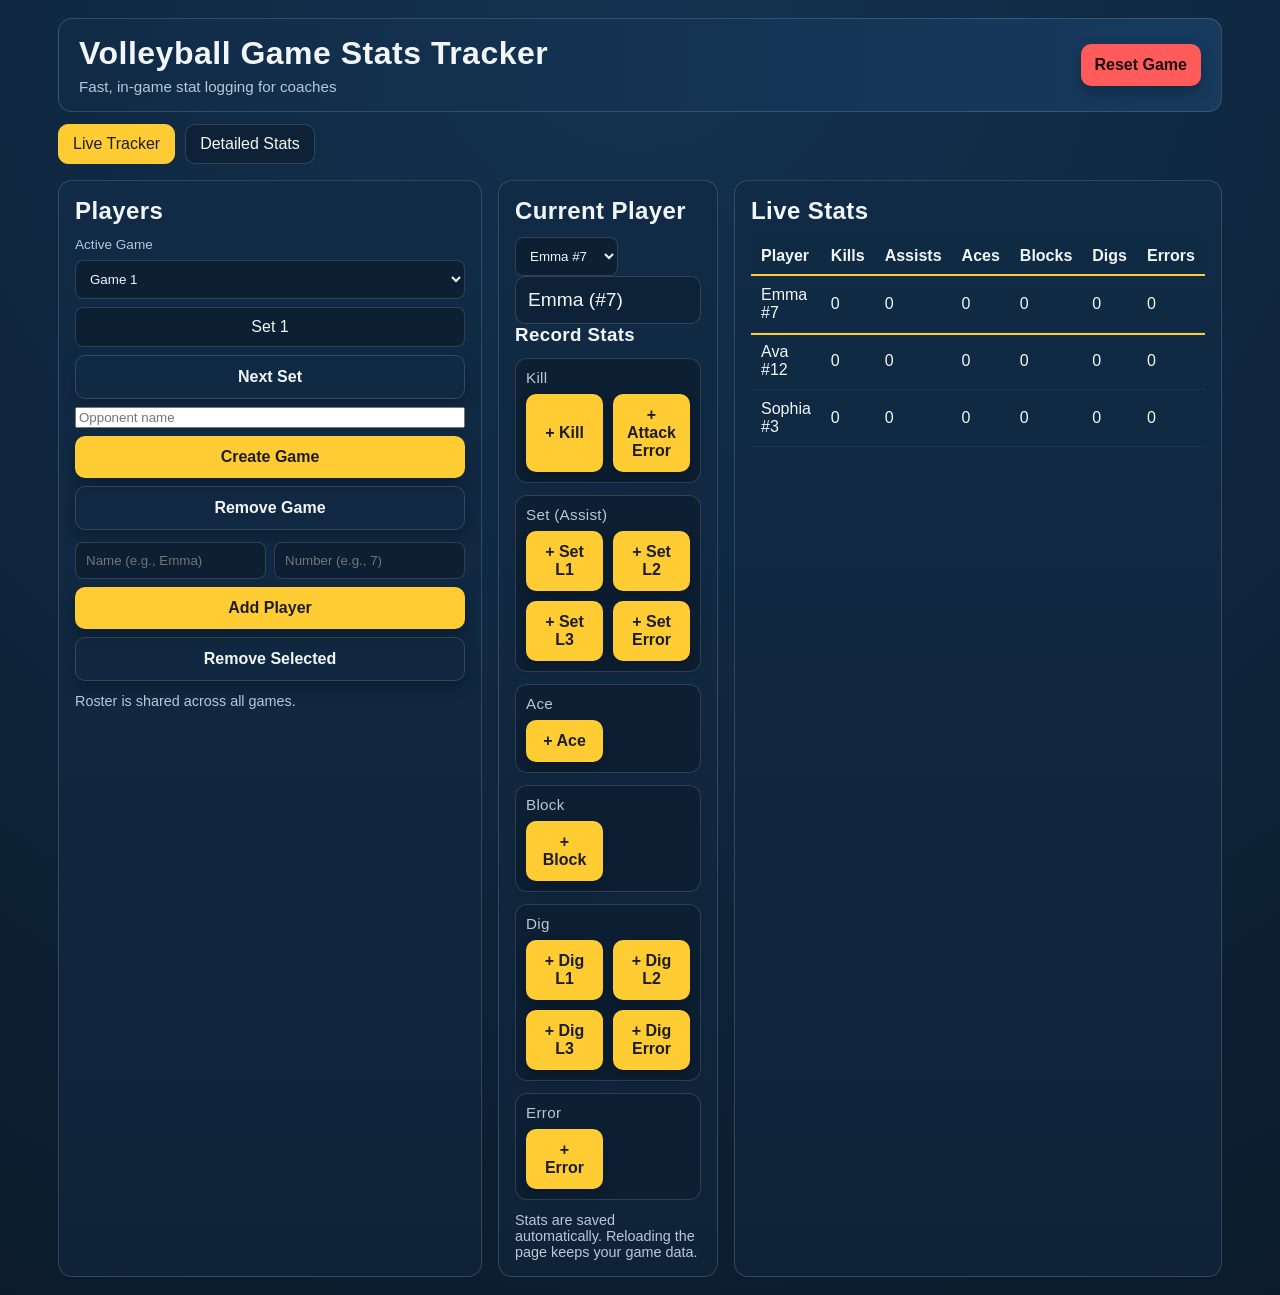
==== index.html @ 013b4795 "FirstAppTry" ====
<!doctype html>
<html lang="en">
<head>
  <meta charset="UTF-8" />
  <meta name="viewport" content="width=device-width, initial-scale=1.0"/>
  <title>Volleyball Game Stats Tracker</title>
  <link rel="stylesheet" href="src/style.css"/>
</head>
<body>
  <div class="app">
    <!-- Top Section -->
    <header class="top-bar">
      <div class="title-wrap">
        <h1>Volleyball Game Stats Tracker</h1>
        <p class="subtitle">Fast, in-game stat logging for coaches</p>
      </div>
      <button id="resetGameBtn" class="btn btn-danger">Reset Game</button>
    </header>
    <nav class="nav-bar" aria-label="Primary">
      <a class="nav-link active" href="index.html">Live Tracker</a>
      <a class="nav-link" href="stats.html">Detailed Stats</a>
    </nav>

    <main class="grid">
      <!-- Left Section: Players -->
      <section class="panel players-panel">
        <h2>Players</h2>

        <!-- Game Controls -->
        <div class="game-controls">
          <label class="field-label" for="gameSelect">Active Game</label>
          <select id="gameSelect" class="select"></select>
          <div class="inline-fields">
            <div id="currentSetLabel" class="set-label">Set 1</div>
            <button id="nextSetBtn" class="btn btn-outline">Next Set</button>
          </div>
          <div class="inline-fields">
            <input id="opponentName" type="text" placeholder="Opponent name" />
            <button id="addGameBtn" class="btn">Create Game</button>
            <button id="removeGameBtn" class="btn btn-outline">Remove Game</button>
          </div>
        </div>

        <!-- Add/Remove Controls -->
        <div class="player-controls">
          <input id="playerName" type="text" placeholder="Name (e.g., Emma)" />
          <input id="playerNumber" type="number" min="0" placeholder="Number (e.g., 7)" />
          <button id="addPlayerBtn" class="btn">Add Player</button>
          <button id="removePlayerBtn" class="btn btn-outline">Remove Selected</button>
        </div>
        <div class="hint">Roster is shared across all games.</div>
      </section>

      <!-- Middle Section: Current Player + Stats -->
      <section class="panel stats-panel">
        <h2>Current Player</h2>
        <select id="currentPlayerSelect" class="select"></select>
        <div id="currentPlayer" class="current-player">None selected</div>

        <h3>Record Stats</h3>
        <div class="stat-sections">
          <div class="stat-section">
            <div class="section-title">Kill</div>
            <div class="stat-buttons">
              <button class="btn stat-btn" data-stat="kills">+ Kill</button>
              <button class="btn stat-btn" data-stat="errors" data-error="attack">+ Attack Error</button>
            </div>
          </div>

          <div class="stat-section">
            <div class="section-title">Set (Assist)</div>
            <div class="stat-buttons">
              <button class="btn stat-btn" data-stat="assists" data-level="1">+ Set L1</button>
              <button class="btn stat-btn" data-stat="assists" data-level="2">+ Set L2</button>
              <button class="btn stat-btn" data-stat="assists" data-level="3">+ Set L3</button>
              <button class="btn stat-btn" data-stat="errors" data-error="set">+ Set Error</button>
            </div>
          </div>

          <div class="stat-section">
            <div class="section-title">Ace</div>
            <div class="stat-buttons">
              <button class="btn stat-btn" data-stat="aces">+ Ace</button>
            </div>
          </div>

          <div class="stat-section">
            <div class="section-title">Block</div>
            <div class="stat-buttons">
              <button class="btn stat-btn" data-stat="blocks">+ Block</button>
            </div>
          </div>

          <div class="stat-section">
            <div class="section-title">Dig</div>
            <div class="stat-buttons">
              <button class="btn stat-btn" data-stat="digs" data-level="1">+ Dig L1</button>
              <button class="btn stat-btn" data-stat="digs" data-level="2">+ Dig L2</button>
              <button class="btn stat-btn" data-stat="digs" data-level="3">+ Dig L3</button>
              <button class="btn stat-btn" data-stat="errors" data-error="dig">+ Dig Error</button>
            </div>
          </div>

          <div class="stat-section">
            <div class="section-title">Error</div>
            <div class="stat-buttons">
              <button class="btn stat-btn" data-stat="errors">+ Error</button>
            </div>
          </div>
        </div>

        <div class="hint">
          Stats are saved automatically. Reloading the page keeps your game data.
        </div>
      </section>

      <!-- Right Section: Stats Table -->
      <section class="panel table-panel">
        <h2>Live Stats</h2>
        <div class="table-wrap">
          <table id="statsTable">
            <thead>
              <tr>
                <th>Player</th>
                <th>Kills</th>
                <th>Assists</th>
                <th>Aces</th>
                <th>Blocks</th>
                <th>Digs</th>
                <th>Errors</th>
              </tr>
            </thead>
            <tbody id="statsTableBody"></tbody>
          </table>
        </div>
      </section>
    </main>
  </div>

  <!-- Confirmation Modal -->
  <div id="confirmOverlay" class="modal-overlay" aria-hidden="true">
    <div class="modal" role="dialog" aria-modal="true" aria-labelledby="confirmTitle">
      <h3 id="confirmTitle">Confirm</h3>
      <p id="confirmMessage"></p>
      <div class="modal-actions">
        <button id="confirmCancelBtn" class="btn btn-outline">Cancel</button>
        <button id="confirmOkBtn" class="btn">Confirm</button>
      </div>
    </div>
  </div>

  <script src="src/script.js"></script>
</body>
</html>
---- src/style.css ----
/* ===== Base ===== */
:root {
  --bg: #0b1b2b;
  --bg-accent: #0f2740;
  --panel: #112b46;
  --panel-2: #163a5e;
  --text: #f2f6fa;
  --muted: #b9c7d6;
  --accent: #ffcc33;
  --accent-2: #39d98a;
  --danger: #ff5b5b;
  --outline: rgba(255, 255, 255, 0.15);
}

* { box-sizing: border-box; }
body {
  margin: 0;
  font-family: "Impact", "Haettenschweiler", "Arial Narrow Bold", sans-serif;
  background: radial-gradient(circle at top, #133251, var(--bg));
  color: var(--text);
}

.app {
  max-width: 1200px;
  margin: 0 auto;
  padding: 18px;
}

/* ===== Top Bar ===== */
.top-bar {
  display: flex;
  align-items: center;
  justify-content: space-between;
  gap: 16px;
  background: linear-gradient(90deg, var(--panel), var(--panel-2));
  padding: 16px 20px;
  border-radius: 14px;
  border: 1px solid var(--outline);
}

.title-wrap h1 {
  margin: 0;
  letter-spacing: 0.5px;
}
.subtitle {
  margin: 6px 0 0;
  color: var(--muted);
  font-family: "Trebuchet MS", sans-serif;
  font-size: 0.95rem;
}

/* ===== Nav ===== */
.nav-bar {
  margin-top: 12px;
  display: flex;
  gap: 10px;
  flex-wrap: wrap;
}

.nav-link {
  text-decoration: none;
  color: var(--text);
  border: 1px solid var(--outline);
  padding: 10px 14px;
  border-radius: 10px;
  font-family: "Trebuchet MS", sans-serif;
  background: #0d2237;
}

.nav-link.active {
  border-color: var(--accent);
  color: #1d1d1d;
  background: var(--accent);
}

/* ===== Layout ===== */
.grid {
  margin-top: 16px;
  display: grid;
  grid-template-columns: 1.1fr 1.2fr 1.7fr;
  gap: 16px;
}

.panel {
  background: linear-gradient(180deg, var(--panel), #0f2338);
  border-radius: 14px;
  padding: 16px;
  border: 1px solid var(--outline);
}

.panel h2, .panel h3 {
  margin: 0 0 12px 0;
  letter-spacing: 0.4px;
}

/* ===== Buttons ===== */
.btn {
  background: var(--accent);
  color: #1d1d1d;
  border: none;
  border-radius: 10px;
  padding: 12px 14px;
  font-size: 1rem;
  font-weight: 700;
  cursor: pointer;
  transition: transform 0.06s ease, box-shadow 0.15s ease;
  box-shadow: 0 6px 14px rgba(0,0,0,0.25);
}

.btn:active { transform: translateY(2px); }

.btn-outline {
  background: transparent;
  color: var(--text);
  border: 1px solid var(--outline);
}

.btn-danger {
  background: var(--danger);
  color: #1b0f0f;
}

/* ===== Player List ===== */
.player-controls {
  display: grid;
  grid-template-columns: 1fr 1fr;
  gap: 8px;
  margin-bottom: 12px;
}

.game-controls {
  display: grid;
  gap: 8px;
  margin-bottom: 12px;
}

.field-label {
  color: var(--muted);
  font-family: "Trebuchet MS", sans-serif;
  font-size: 0.85rem;
}

.select {
  padding: 10px;
  border-radius: 8px;
  border: 1px solid var(--outline);
  background: #0c1f33;
  color: var(--text);
  font-family: "Trebuchet MS", sans-serif;
}

.inline-fields {
  display: grid;
  grid-template-columns: 1fr;
  gap: 8px;
}

.set-label {
  padding: 10px;
  border-radius: 8px;
  border: 1px solid var(--outline);
  background: #0c1f33;
  color: var(--text);
  font-family: "Trebuchet MS", sans-serif;
  text-align: center;
}

.player-controls input {
  padding: 10px;
  border-radius: 8px;
  border: 1px solid var(--outline);
  background: #0c1f33;
  color: var(--text);
  font-family: "Trebuchet MS", sans-serif;
}

.player-controls #addPlayerBtn,
.player-controls #removePlayerBtn {
  grid-column: span 2;
}

.player-list {
  display: grid;
  gap: 8px;
}

.player-card {
  background: #0d2237;
  border: 1px solid var(--outline);
  padding: 10px 12px;
  border-radius: 10px;
  display: flex;
  align-items: center;
  justify-content: space-between;
  cursor: pointer;
  transition: background 0.2s ease, border 0.2s ease;
}

.player-card.selected {
  background: #1d3d5f;
  border-color: var(--accent);
}

/* ===== Current Player ===== */
.current-player {
  font-size: 1.2rem;
  padding: 12px;
  background: #0d2237;
  border-radius: 10px;
  border: 1px solid var(--outline);
}

/* ===== Stats Sections ===== */
.stat-sections {
  display: grid;
  gap: 12px;
  margin-top: 10px;
}

.stat-section {
  background: #0c1f33;
  border: 1px solid var(--outline);
  border-radius: 12px;
  padding: 10px;
}

.section-title {
  color: var(--muted);
  font-family: "Trebuchet MS", sans-serif;
  font-size: 0.95rem;
  margin-bottom: 8px;
  letter-spacing: 0.3px;
}

.stat-buttons {
  display: grid;
  grid-template-columns: repeat(2, minmax(0, 1fr));
  gap: 10px;
}

/* ===== Table ===== */
.table-wrap {
  overflow-x: auto;
}

table {
  width: 100%;
  border-collapse: collapse;
  font-family: "Trebuchet MS", sans-serif;
}

thead th {
  text-align: left;
  padding: 10px;
  background: #0f2a43;
  border-bottom: 1px solid var(--outline);
}

tbody td {
  padding: 10px;
  border-bottom: 1px solid rgba(255,255,255,0.05);
}

tbody tr.highlight {
  background: rgba(57, 217, 138, 0.15);
}

tbody tr.selected-row {
  outline: 2px solid var(--accent);
}

/* ===== Detailed Stats ===== */
.detail-grid {
  display: grid;
  gap: 16px;
  margin-top: 16px;
}

.filter-panel {
  display: grid;
  gap: 10px;
}

.filter-list {
  display: grid;
  gap: 8px;
}

.filter-item {
  display: flex;
  align-items: center;
  gap: 8px;
  font-family: "Trebuchet MS", sans-serif;
}

.stat-cards {
  display: grid;
  grid-template-columns: repeat(3, minmax(0, 1fr));
  gap: 10px;
}

.stat-card {
  background: #0d2237;
  border: 1px solid var(--outline);
  border-radius: 12px;
  padding: 12px;
}

.stat-card .label {
  color: var(--muted);
  font-family: "Trebuchet MS", sans-serif;
  font-size: 0.85rem;
}

.stat-card .value {
  font-size: 1.3rem;
  margin-top: 6px;
}

.badge {
  display: inline-block;
  padding: 3px 8px;
  border-radius: 999px;
  border: 1px solid var(--outline);
  font-size: 0.75rem;
  color: var(--muted);
  font-family: "Trebuchet MS", sans-serif;
}

.detail-table th,
.detail-table td {
  white-space: nowrap;
}

.detail-table tfoot td {
  background: #0f2a43;
  font-weight: 700;
}

/* ===== Animations ===== */
.pulse {
  animation: pulse 0.35s ease;
}

@keyframes pulse {
  0% { transform: scale(1); }
  50% { transform: scale(1.06); }
  100% { transform: scale(1); }
}

/* ===== Hints ===== */
.hint {
  margin-top: 12px;
  color: var(--muted);
  font-family: "Trebuchet MS", sans-serif;
  font-size: 0.9rem;
}

/* ===== Modal ===== */
.modal-overlay {
  position: fixed;
  inset: 0;
  background: rgba(3, 9, 16, 0.7);
  display: none;
  align-items: center;
  justify-content: center;
  padding: 16px;
  z-index: 50;
}

.modal-overlay.open {
  display: flex;
}

.modal {
  width: min(420px, 100%);
  background: linear-gradient(180deg, var(--panel), #0f2338);
  border: 1px solid var(--outline);
  border-radius: 14px;
  padding: 16px;
  box-shadow: 0 16px 40px rgba(0, 0, 0, 0.45);
}

.modal p {
  margin: 8px 0 16px;
  color: var(--muted);
  font-family: "Trebuchet MS", sans-serif;
}

.modal-actions {
  display: grid;
  grid-template-columns: 1fr 1fr;
  gap: 10px;
}

/* ===== Responsive ===== */
@media (max-width: 980px) {
  .grid {
    grid-template-columns: 1fr;
  }
  .stat-buttons {
    grid-template-columns: 1fr;
  }
  .stat-cards {
    grid-template-columns: 1fr;
  }
  .inline-fields {
    grid-template-columns: 1fr;
  }
}
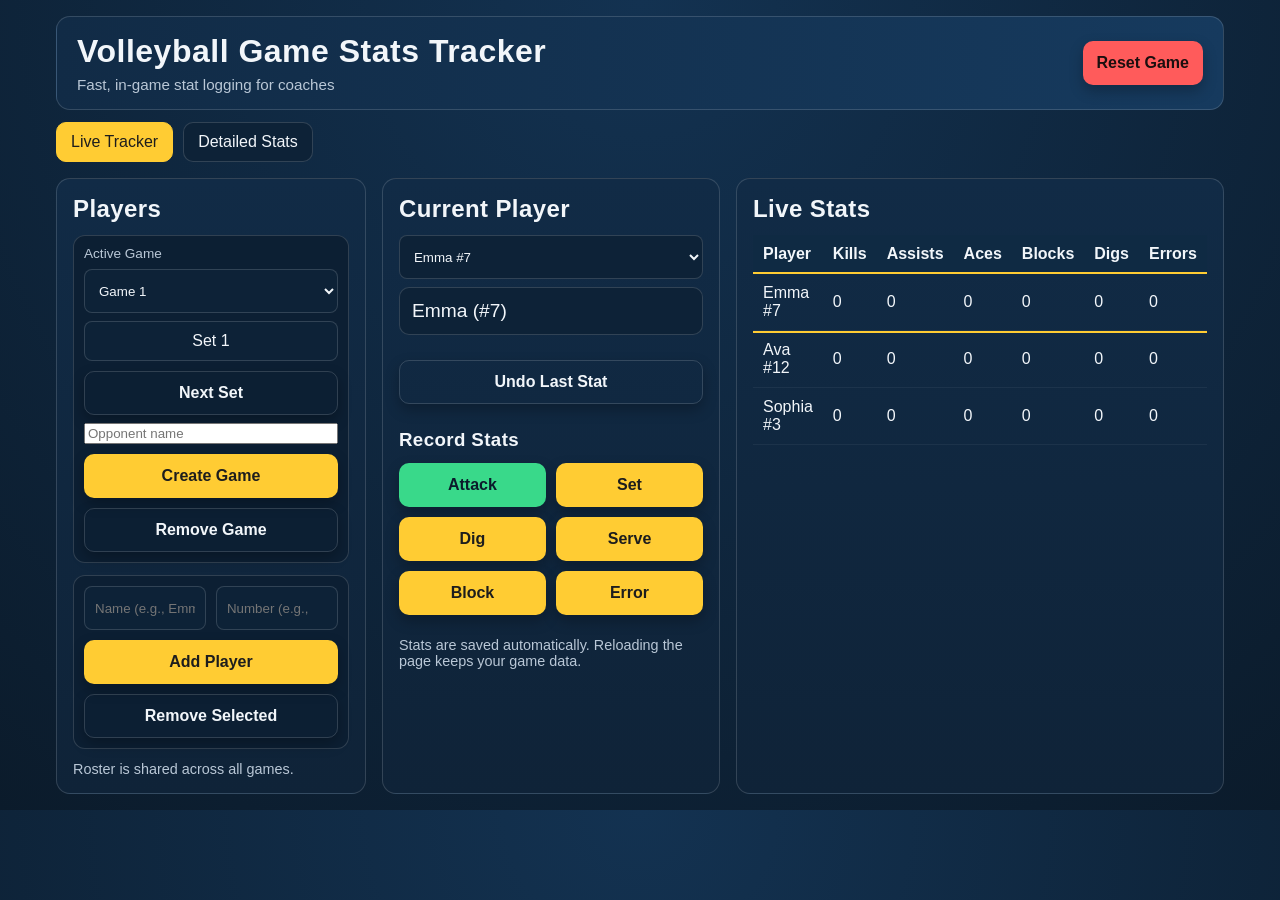
==== commit 73925b34: "better" ====
--- a/index.html
+++ b/index.html
@@ -56,57 +56,12 @@
         <h2>Current Player</h2>
         <select id="currentPlayerSelect" class="select"></select>
         <div id="currentPlayer" class="current-player">None selected</div>
+        <button id="undoStatBtn" class="btn btn-outline">Undo Last Stat</button>
 
         <h3>Record Stats</h3>
-        <div class="stat-sections">
-          <div class="stat-section">
-            <div class="section-title">Kill</div>
-            <div class="stat-buttons">
-              <button class="btn stat-btn" data-stat="kills">+ Kill</button>
-              <button class="btn stat-btn" data-stat="errors" data-error="attack">+ Attack Error</button>
-            </div>
-          </div>
-
-          <div class="stat-section">
-            <div class="section-title">Set (Assist)</div>
-            <div class="stat-buttons">
-              <button class="btn stat-btn" data-stat="assists" data-level="1">+ Set L1</button>
-              <button class="btn stat-btn" data-stat="assists" data-level="2">+ Set L2</button>
-              <button class="btn stat-btn" data-stat="assists" data-level="3">+ Set L3</button>
-              <button class="btn stat-btn" data-stat="errors" data-error="set">+ Set Error</button>
-            </div>
-          </div>
-
-          <div class="stat-section">
-            <div class="section-title">Ace</div>
-            <div class="stat-buttons">
-              <button class="btn stat-btn" data-stat="aces">+ Ace</button>
-            </div>
-          </div>
-
-          <div class="stat-section">
-            <div class="section-title">Block</div>
-            <div class="stat-buttons">
-              <button class="btn stat-btn" data-stat="blocks">+ Block</button>
-            </div>
-          </div>
-
-          <div class="stat-section">
-            <div class="section-title">Dig</div>
-            <div class="stat-buttons">
-              <button class="btn stat-btn" data-stat="digs" data-level="1">+ Dig L1</button>
-              <button class="btn stat-btn" data-stat="digs" data-level="2">+ Dig L2</button>
-              <button class="btn stat-btn" data-stat="digs" data-level="3">+ Dig L3</button>
-              <button class="btn stat-btn" data-stat="errors" data-error="dig">+ Dig Error</button>
-            </div>
-          </div>
-
-          <div class="stat-section">
-            <div class="section-title">Error</div>
-            <div class="stat-buttons">
-              <button class="btn stat-btn" data-stat="errors">+ Error</button>
-            </div>
-          </div>
+        <div class="action-selector">
+          <div id="actionButtons" class="action-buttons"></div>
+          <div id="levelButtons" class="level-buttons"></div>
         </div>
 
         <div class="hint">
--- a/src/style.css
+++ b/src/style.css
@@ -18,12 +18,13 @@
   font-family: "Impact", "Haettenschweiler", "Arial Narrow Bold", sans-serif;
   background: radial-gradient(circle at top, #133251, var(--bg));
   color: var(--text);
+  -webkit-text-size-adjust: 100%;
 }
 
 .app {
   max-width: 1200px;
   margin: 0 auto;
-  padding: 18px;
+  padding: 16px;
 }
 
 /* ===== Top Bar ===== */
@@ -105,6 +106,7 @@
   cursor: pointer;
   transition: transform 0.06s ease, box-shadow 0.15s ease;
   box-shadow: 0 6px 14px rgba(0,0,0,0.25);
+  min-height: 44px;
 }
 
 .btn:active { transform: translateY(2px); }
@@ -144,9 +146,11 @@
   padding: 10px;
   border-radius: 8px;
   border: 1px solid var(--outline);
-  background: #0c1f33;
-  color: var(--text);
-  font-family: "Trebuchet MS", sans-serif;
+  background: #0d2237;
+  color: var(--text);
+  font-family: "Trebuchet MS", sans-serif;
+  min-height: 44px;
+  width: 100%;
 }
 
 .inline-fields {
@@ -159,7 +163,7 @@
   padding: 10px;
   border-radius: 8px;
   border: 1px solid var(--outline);
-  background: #0c1f33;
+  background: #0d2237;
   color: var(--text);
   font-family: "Trebuchet MS", sans-serif;
   text-align: center;
@@ -169,9 +173,11 @@
   padding: 10px;
   border-radius: 8px;
   border: 1px solid var(--outline);
-  background: #0c1f33;
-  color: var(--text);
-  font-family: "Trebuchet MS", sans-serif;
+  background: #0d2237;
+  color: var(--text);
+  font-family: "Trebuchet MS", sans-serif;
+  min-height: 44px;
+  width: 100%;
 }
 
 .player-controls #addPlayerBtn,
@@ -208,30 +214,35 @@
   background: #0d2237;
   border-radius: 10px;
   border: 1px solid var(--outline);
-}
-
-/* ===== Stats Sections ===== */
-.stat-sections {
-  display: grid;
-  gap: 12px;
+  margin-top: 8px;
+}
+
+.stats-panel #undoStatBtn {
+  margin-top: 25px;
+  margin-bottom: 25px;
+  width: 100%;
+}
+
+/* ===== Action Selector ===== */
+.action-selector {
+  display: grid;
+  gap: 10px;
   margin-top: 10px;
 }
 
-.stat-section {
-  background: #0c1f33;
-  border: 1px solid var(--outline);
-  border-radius: 12px;
-  padding: 10px;
-}
-
-.section-title {
-  color: var(--muted);
-  font-family: "Trebuchet MS", sans-serif;
-  font-size: 0.95rem;
-  margin-bottom: 8px;
-  letter-spacing: 0.3px;
-}
-
+.action-buttons,
+.level-buttons {
+  display: grid;
+  grid-template-columns: repeat(2, minmax(0, 1fr));
+  gap: 10px;
+}
+
+.action-buttons .btn.active {
+  background: var(--accent-2);
+  color: #0b1b2b;
+}
+
+/* ===== Legacy Stat Buttons ===== */
 .stat-buttons {
   display: grid;
   grid-template-columns: repeat(2, minmax(0, 1fr));
@@ -393,6 +404,20 @@
   gap: 10px;
 }
 
+/* ===== Consistent Form Spacing ===== */
+.players-panel .game-controls,
+.players-panel .player-controls {
+  padding: 10px;
+  background: #0c1f33;
+  border: 1px solid var(--outline);
+  border-radius: 12px;
+}
+
+.players-panel .game-controls .inline-fields,
+.players-panel .player-controls {
+  gap: 10px;
+}
+
 /* ===== Responsive ===== */
 @media (max-width: 980px) {
   .grid {
@@ -408,3 +433,57 @@
     grid-template-columns: 1fr;
   }
 }
+
+@media (max-width: 820px) {
+  .top-bar {
+    flex-direction: column;
+    align-items: flex-start;
+  }
+  .top-bar .btn-danger {
+    width: 100%;
+  }
+  .nav-bar {
+    gap: 8px;
+  }
+  .nav-link {
+    flex: 1 1 160px;
+    text-align: center;
+  }
+  .player-controls {
+    grid-template-columns: 1fr;
+  }
+  .player-controls #addPlayerBtn,
+  .player-controls #removePlayerBtn {
+    grid-column: auto;
+  }
+  .stat-buttons {
+    grid-template-columns: 1fr;
+  }
+  .action-buttons,
+  .level-buttons {
+    grid-template-columns: 1fr;
+  }
+}
+
+@media (max-width: 640px) {
+  .app {
+    padding: 12px;
+  }
+  .panel {
+    padding: 12px;
+  }
+  .title-wrap h1 {
+    font-size: 1.4rem;
+  }
+  .subtitle {
+    font-size: 0.9rem;
+  }
+  .btn {
+    width: 100%;
+  }
+  table thead {
+    position: sticky;
+    top: 0;
+    z-index: 1;
+  }
+}
